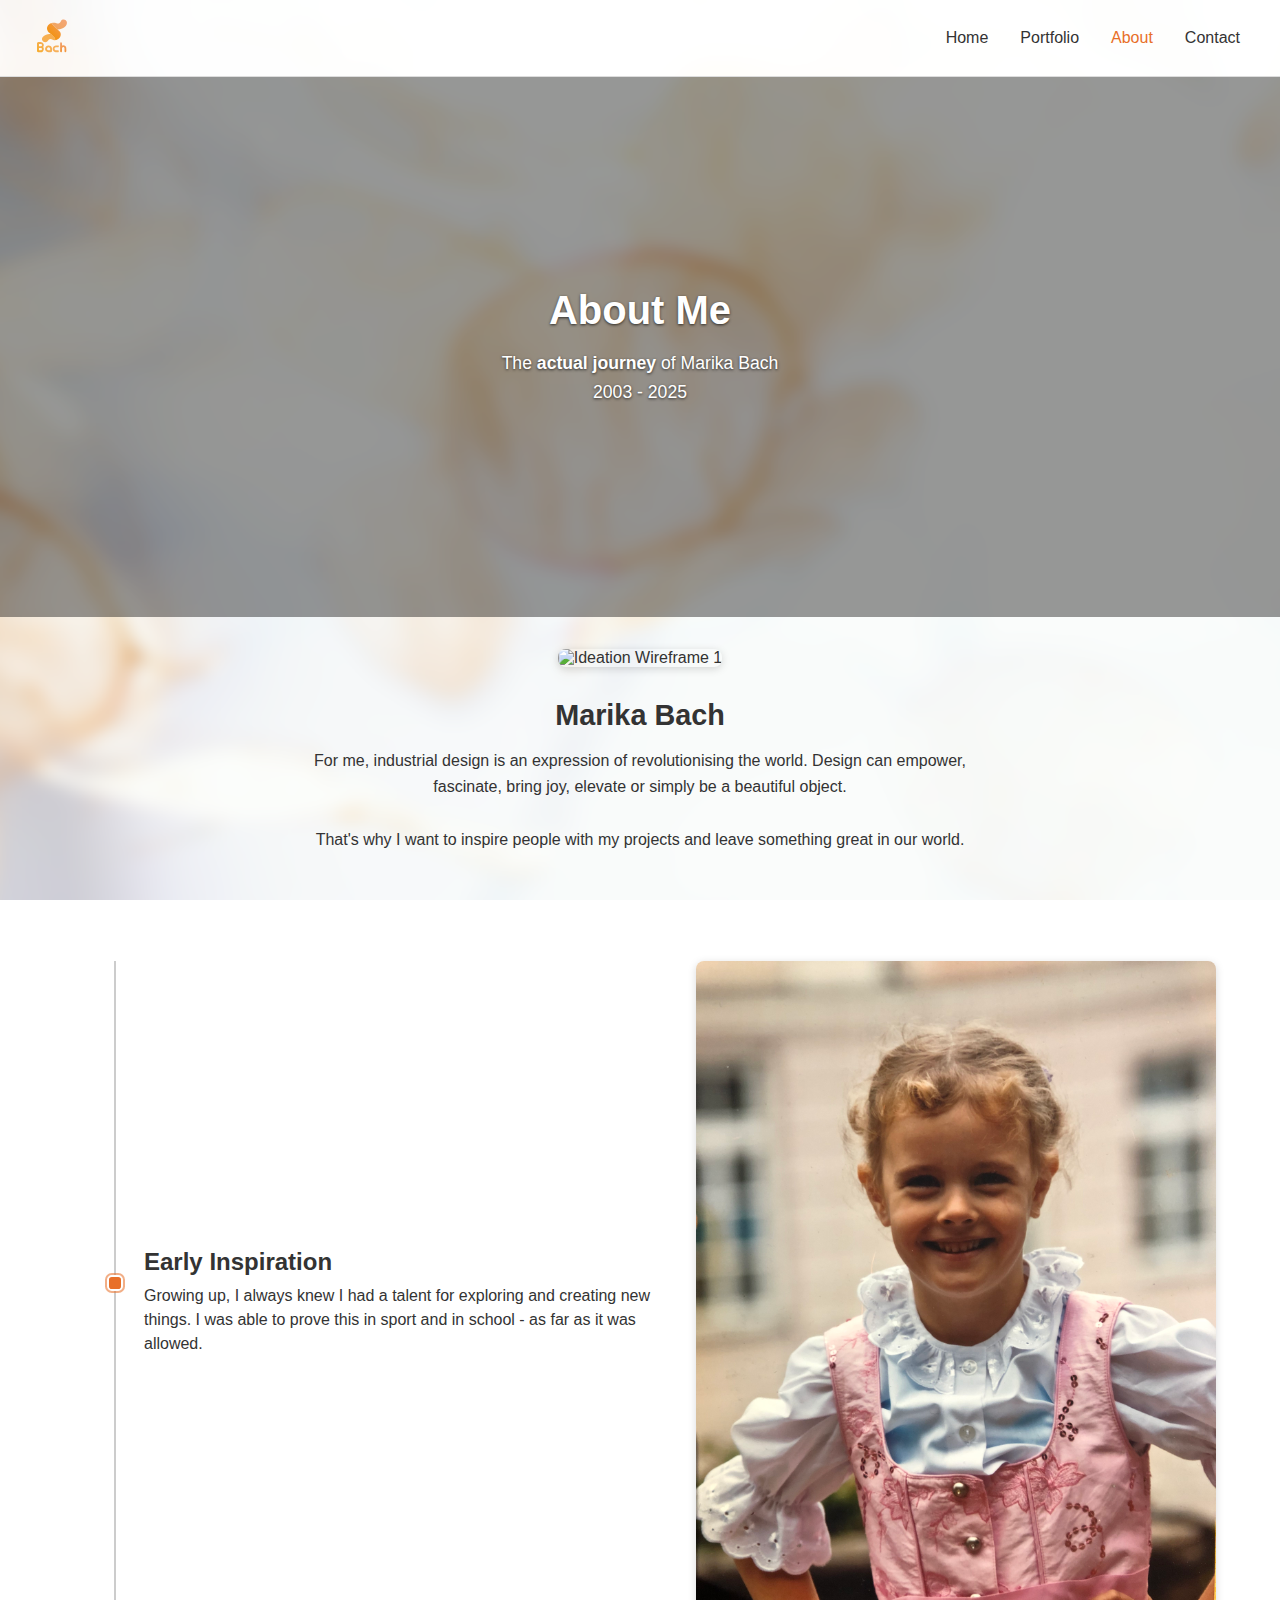
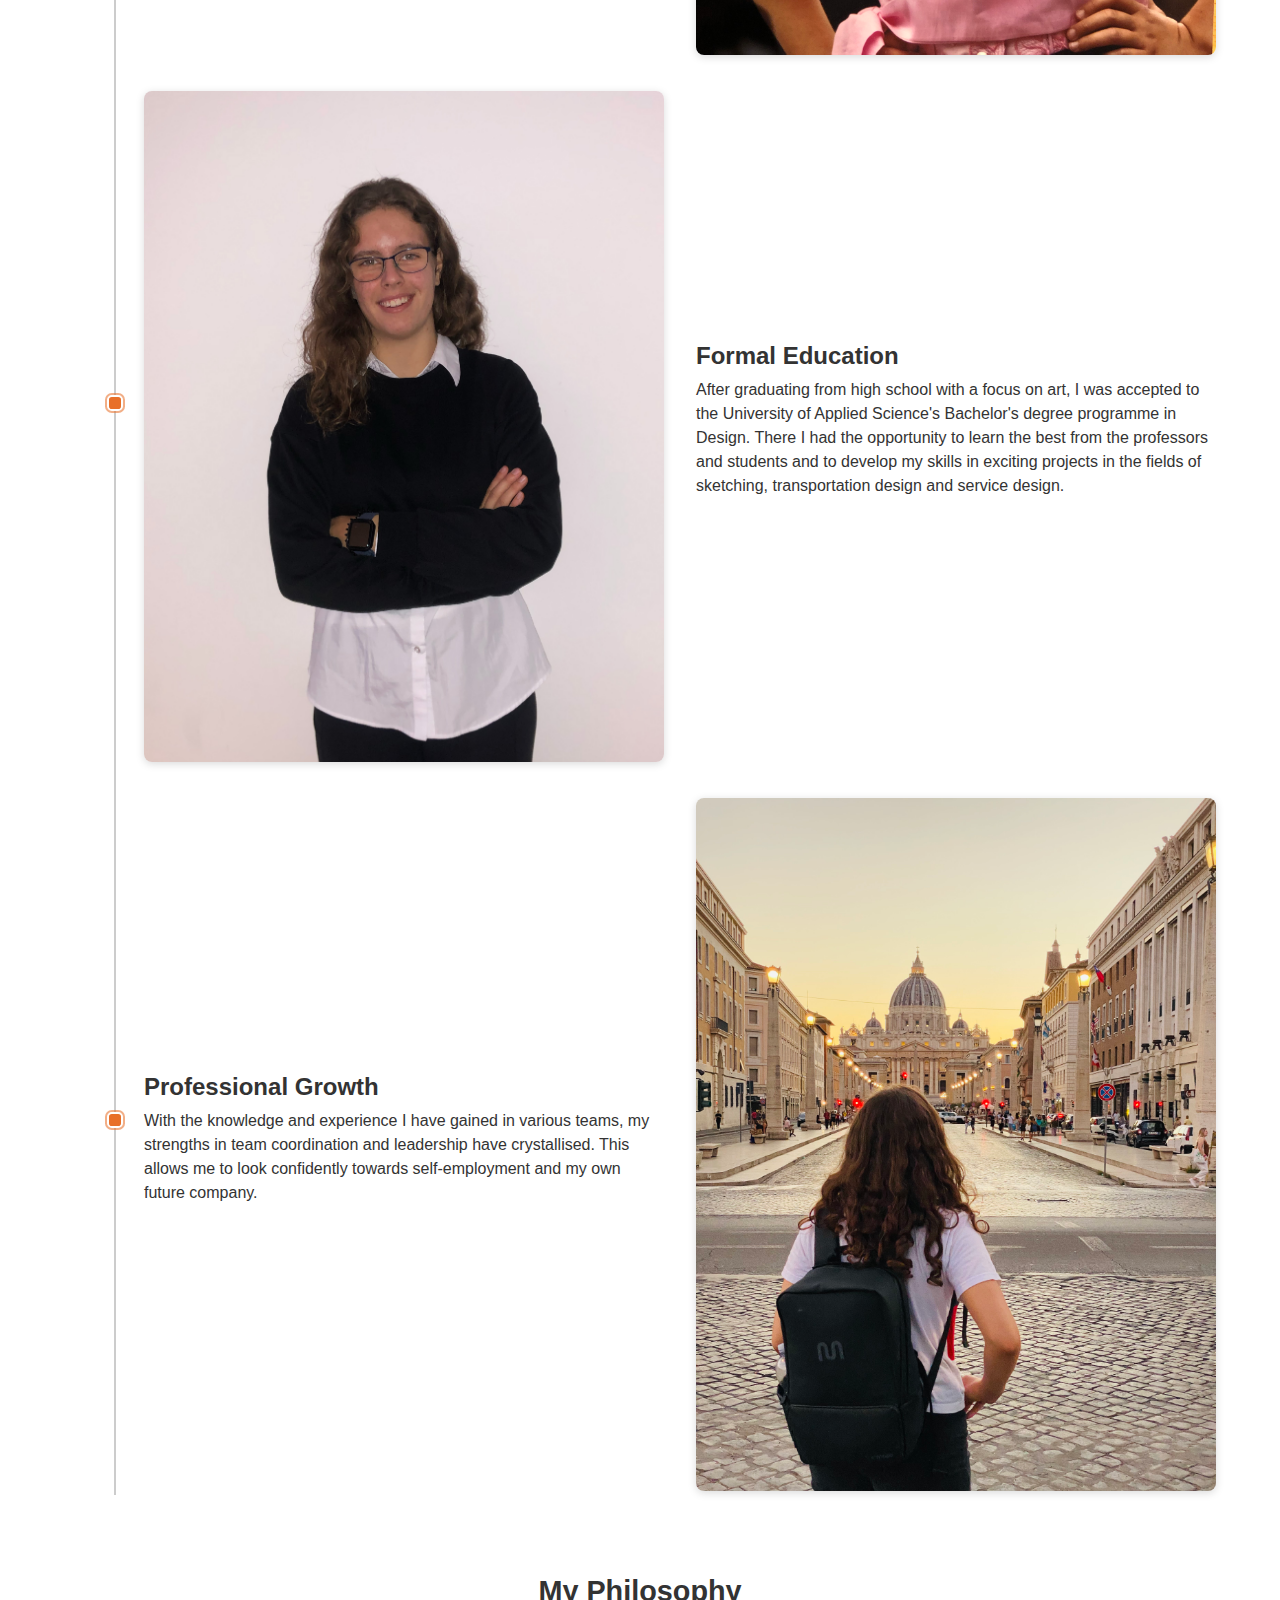
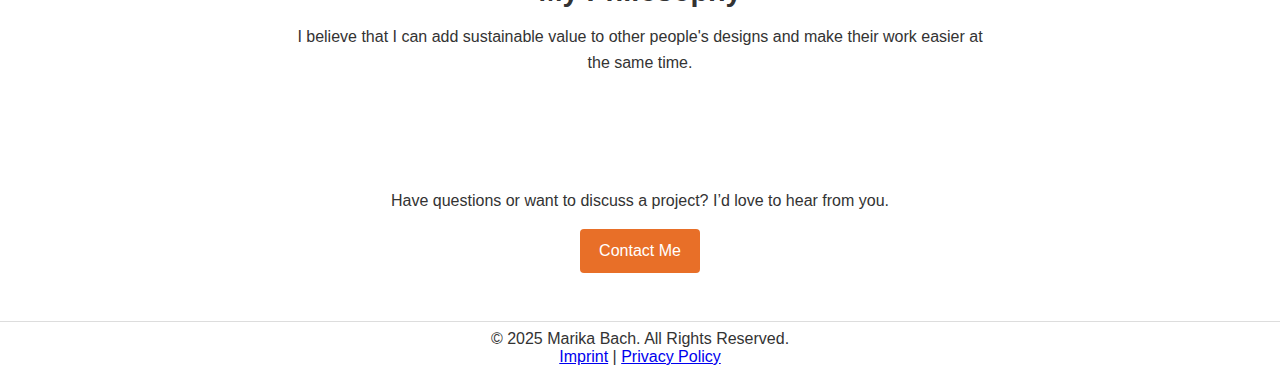
==== about.html @ 227b4814 "Add website files" ====
<!DOCTYPE html>
<html lang="en">
<head>
  <meta charset="UTF-8">
  <meta name="description" content="Learn more about Marika Bach, a creative designer with experience in UI/UX and branding.">
  <meta name="viewport" content="width=device-width, initial-scale=1.0">
  <title>About | Marika Bach</title>
  <link rel="stylesheet" href="assets/css/styles.css">
  <link rel="icon" href="assets/images/Logo/Bach Orange.svg" />
</head>
<body class="has-background">
  
  <!-- Navigation Bar -->
  <header>
    <nav class="navbar">
      <div class="brand-logo">
        <a href="index.html"></a>
        <img src="assets/images/Logo/Bach2.svg" alt="Brand Logo">
      </div>
      <ul class="nav-links">
        <li><a href="index.html">Home</a></li>
        <li><a href="portfolio.html">Portfolio</a></li>
        <li><a href="about.html" class="active">About</a></li>
        <li><a href="contact.html">Contact</a></li>
      </ul>
    </nav>
  </header>

<!-- HERO SECTION -->
<section class="hero-bmw">
  <!-- Optional overlay for better text visibility, same approach as your projects -->
  <div class="hero-bmw-overlay"></div>
  <div class="hero-bmw-content">
    <h1>About Me</h1>
    <p>
      The <b>actual journey</b> of Marika Bach
      <p>2003 - 2025</p>
    </p>
  </div>
</section>

<section class="outcome">
  <div class="image-column">
      <img src="assets/images/About me/_Hohenaschau.png" alt="Ideation Wireframe 1">
  <p></p>
  <h2>Marika Bach</h2>
  <p>
    For me, industrial design is an expression of revolutionising the world. 
    Design can empower, fascinate, bring joy, elevate or simply be a 
    beautiful object.

   <p></p> That's why I want to inspire people with my projects and 
    leave something great in our world. 
  </p>
</div>
</section> 

<!-- TIMELINE / MILESTONES SECTION -->
<div class="timeline-bmw">

  <!-- Milestone 1 (normal order: text left, image right) -->
  <div class="milestone">
    <div class="milestone-dot"></div>
    <div class="text-column">
      <h2>Early Inspiration</h2>
      <p>
        Growing up, I always knew I had a talent for exploring and 
        creating new things. I was able 
        to prove this in sport and in school - as far as it was allowed.
      </p>
    </div>
    <div class="image-column">
      <img src="assets/images/About me/jung.jpeg" alt="Early Inspiration">
    </div>
  </div>

  <!-- Milestone 2 (reverse order: image left, text right) -->
  <div class="milestone reverse">
    <div class="milestone-dot"></div>
    <div class="text-column">
      <h2>Formal Education</h2>
      <p>
        After graduating from high school with a focus on art, I was 
        accepted to the University of Applied Science's Bachelor's degree
         programme in Design. There I had the opportunity to learn the best 
         from the professors and students and to develop my skills in exciting projects in 
        the fields of sketching, transportation design and service design.
      </p>
    </div>
    <div class="image-column">
      <img src="assets/images/About me/2310_Bewerbungsfoto_bunt.JPG" alt="Formal Education">
    </div>
  </div>

  <!-- Milestone 3 (normal order again) -->
  <div class="milestone">
    <div class="milestone-dot"></div>
    <div class="text-column">
      <h2>Professional Growth</h2>
      <p>
        With the knowledge and experience I have gained in various teams,
         my strengths in team coordination and leadership have crystallised.
          This allows me to 
        look confidently towards self-employment and my own future company. 
      </p>
    </div>
    <div class="image-column">
      <img src="assets/images/About me/Rom.jpeg" alt="Professional Growth">
    </div>
  </div>

</div> <!-- End .timeline -->

<!-- MY VALUES -->
<section class="outcome">
  <h2>My Philosophy</h2>
  <p>
    I believe that I can add sustainable value to 
    other people's designs and make their work easier at the same time.
  </p>
</section>

<!-- Call-to-Action Section for Contact -->
<section class="about-cta">
  <p>Have questions or want to discuss a project? I’d love to hear from you.</p>
  <a href="contact.html" class="btn-primary">Contact Me</a>
</section>

  <!-- Footer -->
  <footer>
    <p>&copy; 2025 Marika Bach. All Rights Reserved.</p>
    <p>
      <a href="imprint.html">Imprint</a> | 
      <a href="privacy-policy.html">Privacy Policy</a>
    </p>
  </footer>
</body>
</html>
---- assets/css/styles.css ----
* {
    margin: 0;
    padding: 0;
    box-sizing: border-box;
  }
  
  /* Typography */
  body {
    font-family: 'Helvetica Neue', Arial, sans-serif;
    color: #333;
    background-color: #fafafa;
    
  }
  
  /* Navigation */
  .navbar {
    display: flex;
    justify-content: space-between;
    align-items: center;
    background-color: #ffffffda;
    padding: 1rem 2rem;
    border-bottom: 1px solid #ddd;
  }
  
  .nav-links {
    list-style: none;
    display: flex;
    gap: 1rem;
  }
  
  .nav-links li a {
    text-decoration: none;
    color: #333;
    padding: 0.5rem;
  }
  
  .nav-links li a.active,
  .nav-links li a:hover {
    color: #e86f28;
  }
  
  .brand-logo img {
    height: 40px;  /* adjust to your preference */
    width: auto;
  }
  
  .navbar {
    display: flex;
    align-items: center;
    justify-content: space-between;
  }
  
  .has-background {
    background: url('../images/Backgrounds/blatt\ blurr.png') no-repeat center center;
    background-size: cover;
    background-attachment: fixed;
    min-height: 120vh;
  }
  
  /* HOME */
  .hero {
    height: 90vh;
    background: url('../images/Backgrounds/blatt\ sharp.jpg') center / cover no-repeat;
    display: flex;
    align-items: center;
    justify-content: center;
    text-align: center;
  }
  
  .hero-content h1 {
    font-size: 3rem;
    color: #000;
    margin-bottom: 1rem;
  }
  
  .hero-content p {
    font-size: 1.2rem;
    color: #000;
    margin-bottom: 2rem;
  }
  
  .btn-primary {
    background-color: #e86f28;
    color: #fff;
    padding: 0.8rem 1.2rem;
    text-decoration: none;
    border-radius: 4px;
  }
  
  .btn-primary:hover {
    background-color: #c15211;
  }
  
  /* PORTFOLIO GRID */
  .portfolio-section {
    padding: 2rem;
    text-align: center;
  }
  
  .portfolio-grid {
    display: grid;
    grid-template-columns: repeat(auto-fill, minmax(350px, 1fr));
    gap: 1.5rem;
    margin-top: 2rem;
  }
  
  .portfolio-item {   /* Grid and framework*/
    width: 100%;
    height: 500px;
    position: relative;
    cursor:pointer;
    overflow: hidden;
  }
  
  .portfolio-item img {
    width: 100%;
    height: auto; 
    display: block;
    object-fit: cover;
    transition: transform 0.3s ease;
  }
  
  .portfolio-item:hover img {
    transform: scale(1.05);
  }
  
  .portfolio-overlay {
    position: absolute;
    bottom: 0;
    background: #c152119e;
    color: #fff;
    width: auto;
    padding: 1rem;
    transform: translateY(100%);
    transition: transform 0.3s ease;
  }
  
  .portfolio-item:hover .portfolio-overlay {
    transform: translateY(0);
  }
  */



/* PROJECTS */

* {
  margin: 0;
  padding: 0;
  box-sizing: border-box;
}

body {
  font-family: 'Helvetica Neue', Arial, sans-serif;
    color: #333;
    background-color: #fafafa;
}

/*  HERO SECTION  */
.hero-bmw {
  position: relative;
  width: 100%;
  height: 60vh; /* Adjust as desired */
  background: url('../images/Projects/_bus.png') center/cover no-repeat;
  display: flex;
  align-items: center;
  justify-content: center;
  text-align: center;
}

.hero-bmw-overlay {
  position: absolute;
  top: 0; 
  left: 0;
  width: 100%; 
  height: 100%;
  background: rgba(0,0,0,0.3); /* dark overlay for text contrast */
}

.hero-bmw-content {
  position: relative; /* above the overlay */
  color: #fff;
  max-width: 800px;
  padding: 1rem;
  text-shadow: 0 1px 3px rgba(0,0,0,0.7); /* optional for legibility */
}

.hero-bmw-content h1 {
  font-size: 2.5rem;
  margin-bottom: 1rem;
}

.hero-bmw-content p {
  font-size: 1.1rem;
  line-height: 1.6;
}

/*  TIMELINE  */
.timeline-bmw {
  width: 90%;
  max-width: 1200px;
  margin: 3rem auto;
  position: relative;
}

/* Left-side vertical line (timeline style). 
   If you want it centered, place it at left: 50%; transform: translateX(-50%). */
.timeline-bmw::before {
  content: "";
  position: absolute;
  top: 0;
  bottom: 0;
  left: 50px; 
  width: 2px;
  background: #ccc;
}

/* Each milestone is a row with a dot on the left & two columns for text/images */
.milestone {
  position: relative;
  margin: 2rem 0;
  padding-left: 80px; /* space for line & dot */
  display: flex;
  flex-wrap: wrap; /* columns stack on small screens */
  align-items: center;
  gap: 2rem;
}

.milestone-dot {
  position: absolute;
  top: 2rem; /* vertical offset within the milestone */
  left: 41px; 
  width: 16px;
  height: 16px;
  background: #e86f28; /* brand color */
  border-radius: 30%;
  border: 2px solid #fff;
  box-shadow: 0 0 0 2px #e86f2890;
}

.text-column,
.image-column {
  flex: 1; 
  min-width: 300px;
}

/* Reverse class flips the order of columns to alternate text/image layout */
.milestone.reverse {
  flex-direction: row-reverse;
}

.text-column h2 {
  font-size: 1.5rem;
  margin-bottom: 0.5rem;
}

.text-column p {
  margin-bottom: 1rem;
  line-height: 1.5;
}

.image-column img {
  width: 100%;
  border-radius: 8px;
  box-shadow: 0 2px 8px rgba(0,0,0,0.15);
}

/*  FINAL OUTCOME  */
.outcome {
  text-align: center;
  padding: 2rem;
}

.outcome h2 {
  margin-bottom: 1rem;
  font-size: 1.8rem;
}

.outcome p {
  max-width: 700px;
  margin: 0.5rem auto 2rem auto;
  line-height: 1.6;
}

.outcome img {
  width: 60%;
  max-width: 600px;
  border-radius: 8px;
  box-shadow: 0 2px 8px rgba(0,0,0,0.15);
}
.video {
  position: fixed;  /* or absolute, if you prefer */
  top: 0;
  left: 0;
  width: 100%;
  height: 100%;
  overflow: hidden;  /* hide any overflow if the video is larger than the window */
  z-index: -1;       /* place it behind other elements */
}

.video-background video {
  width: 100%;
  height: 100%;
  object-fit: cover; 
  border-radius: 8px;
  box-shadow: 0 2px 8px rgba(0,0,0,0.15);/* crop/zoom so it fills the container without black bars */
}

.content {
  position: relative;
  z-index: 1; /* above the video */
  /* additional styling for your text/content */
}


/* ====== RESPONSIVE BREAKPOINT ====== */
@media (max-width: 768px) {
  .hero-content h1 {
    font-size: 2rem;
  }

  .timeline::before {
    left: 20px; /* move line closer to the edge */
  }

  .milestone {
    padding-left: 50px;
  }

  .milestone-dot {
    left: 11px;
  }
}


/* ====== HERO SECTION ====== */
.hero-bmw {
  position: relative;
  width: 100%;
  height: 60vh; /* Adjust as desired */
  /* Replace this with the actual hero image for your project */
  background: url('assets/images/bmw-hero.jpg') center/cover no-repeat;
  display: flex;
  align-items: center;
  justify-content: center;
  text-align: center;
}

.hero-bmw-overlay {
  position: absolute;
  top: 0; 
  left: 0;
  width: 100%; 
  height: 100%;
  background: rgba(0,0,0,0.4); /* dark overlay for text contrast */
}

.hero-bmw-content {
  position: relative; /* above the overlay */
  color: #fff;
  max-width: 800px;
  padding: 1rem;
  text-shadow: 0 1px 3px rgba(0,0,0,0.7); /* optional for legibility */
}

.hero-content h1 {
  font-size: 2.5rem;
  margin-bottom: 1rem;
}

.hero-content p {
  font-size: 1.1rem;
  line-height: 1.6;
}

/* ====== TIMELINE CONTAINER ====== */
.timeline {
  width: 90%;
  max-width: 1200px;
  margin: 3rem auto;
  position: relative;
}

/* Left-side vertical line (timeline style). 
   If you want it centered, place it at left: 50%; transform: translateX(-50%). */
.timeline::before {
  content: "";
  position: absolute;
  top: 0;
  bottom: 0;
  left: 50px; 
  width: 2px;
  background: #ccc;
}

/* Each milestone is a row with a dot on the left & two columns for text/images */
.milestone {
  position: relative;
  margin: 2rem 0;
  padding-left: 80px; /* space for line & dot */
  display: flex;
  flex-wrap: wrap; /* columns stack on small screens */
  align-items: center;
  gap: 2rem;
}

.milestone-dot {
  position: absolute;
  top: 45%; /* vertical offset within the milestone */
  left: 43px; 
  width: 16px;
  height: 16px;
  background: #e86f28; /* brand color */
  border-radius: 30%;
  border: 2px solid #fff;
  box-shadow: 0 0 0 2px #e86f2890;
}


.text-column,
.image-column {
  flex: 1; 
  min-width: 300px;
}

/* Reverse class flips the order of columns to alternate text/image layout */
.milestone.reverse {
  flex-direction: row-reverse;
}

.text-column h2 {
  font-size: 1.5rem;
  margin-bottom: 0.5rem;
}

.text-column p {
  margin-bottom: 1rem;
  line-height: 1.5;
}

.image-column img {
  width: 100%;
  border-radius: 8px;
  box-shadow: 0 2px 8px rgba(0,0,0,0.15);
}

/* ====== FINAL OUTCOME ====== */
.outcome {
  text-align: center;
  padding: 2rem;
}

.outcome h2 {
  margin-bottom: 1rem;
  font-size: 1.8rem;
}

.outcome p {
  max-width: 700px;
  margin: 0.5rem auto 2rem auto;
  line-height: 1.6;
}

.outcome img {
  width: 60%;
  max-width: 600px;
  border-radius: 8px;
  box-shadow: 0 2px 8px rgba(0,0,0,0.15);
}

/* ====== RESPONSIVE BREAKPOINT ====== */
@media (max-width: 768px) {
  .hero-content h1 {
    font-size: 2rem;
  }

  .timeline::before {
    left: 20px; /* move line closer to the edge */
  }

  .milestone {
    padding-left: 50px;
  }

  .milestone-dot {
    left: 12px;
    transform: translate(-50%, 0);
  }
}

/*Body Timeline*/

body {
  font-family: sans-serif;
  background: #fdfdfd;
  color: #333;
  
}

/* ========== Timeline Container ========== */
.timeline {
  position: relative;
  width: 80%;
  /* horizontally center the timeline container */
  margin: 2rem auto;
  padding: 2rem 0;
}

/* Draw the center line using a pseudo-element */
.timeline::before {
  content: "";
  position: absolute;
  top: 0;
  bottom: 0;
  left: 50%;
  width: 2px;
  background: #ccc; /* the vertical timeline line color */
  transform: translateX(-50%);
  z-index: 1;
}

/* ========== Timeline Items ========== */
.timeline-item {
  position: relative;
  width: 50%;
  padding: 3rem 0;
  display: flex;
  /* let the timeline-marker and timeline-card align side-by-side */
  align-items: center;
}



/* The marker (dot) sits near the center line */
.timeline-marker {
  position: relative;
  z-index: 2; /* above the timeline line */
  width: 0;   /* we don't need extra space here */
  height: 0;
}

.timeline-dot {
  position: absolute;
  top: 0;
  left: 50%;
  right: 50%;
  width: 16px;
  height: 16px;
  background-color: #e86f28; /* Dot color */
  border-radius: 50%;
  transform: translate(-50%, 0);
  border: 2px solid #fff;
  box-shadow: 0 0 0 2px #c15211; /* optional highlight */
}

/* The card (orange rectangle with rounded corners) */
.timeline-card {
  display: inline-block; 
  background: #e86e28a7;  /* orange color for the rectangle */
  border-radius: 12px;  /* rounded corners */
  color: #fff;          /* text color on orange */
  padding: 1rem;
  margin: 0 1rem;       /* space between the dot and the card */
  position: relative;
  z-index: 2;
  width: 400px;
  min-height: 300px;
  box-shadow: 0 4px 8px rgba(0,0,0,0.15);
  transition: transform 0.8s ease, box-shadow 0.2s ease;
}

/* Hover effect (like a "playing card") */
.timeline-card:hover {
  transform: translateY(-4px);
  box-shadow: 0 8px 16px rgba(0,0,0,0.2);
}

/* Card headings */
.timeline-card h3 {
  margin-bottom: 0.5rem;
}

/* Card images (optional: you can change sizing) */
.timeline-card img {
  max-width: 100%;
  border-radius: 8px;
  margin-bottom: 0.5rem;
}

/* ========== Left vs. Right items ========== */
.timeline-item.left {
  justify-content: flex-end; /* Card is on the LEFT side of the timeline line */
  text-align: right;
  /* The card is anchored to the left half of the container */
}

.timeline-item.right {
  margin-left: 50%;
  justify-content: flex-start; /* Card on the RIGHT side */
  text-align: left;
  /* The card is anchored to the right half of the container */
}


/* By default, .timeline::before is at 50% from the left edge,
   so the line splits the container in half.  The .left items
   occupy the left 50%, .right items the right 50%. */

/* ========== Responsive for smaller screens ========== */
@media (max-width: 768px) {
  .timeline {
    width: 95%; /* narrower margin on smaller screens */
  }

  .timeline::before {
    left: 20px; /* move the center line to the left for small screens */
    transform: none; /* no need to translateX */
  }

  .timeline-item {
    width: 100%;
    flex-direction: row;
    justify-content: flex-start;
    margin-left: 0;
    padding-left: 2rem; /* create space for the line/dot on the left */
  }

  .timeline-marker {
    width: 2rem;
    min-width: 2rem;
  }

  .timeline-item.left, .timeline-item.right {
    text-align: left;
  }
}

/* LIGHTBOX Overlay (Hidden by default) */
.lightbox-overlay {
  position: fixed;      /* stay in place */
  top: 0;
  left: 0;
  width: 100%;
  height: 100%;
  background-color: rgba(0, 0, 0, 0.8); /* half-transparent black */
  display: none;       /* hide until triggered */
  align-items: center;
  justify-content: center;
  z-index: 9999;        /* on top of everything */
}

/* Container for image + controls */
.lightbox-content {
  position: relative;
  width: 80%;
  max-width: 900px;
  margin: auto;
}

/* The displayed fullscreen image */
.lightbox-img {
  width: 100%;
  max-height: 80vh;     /* so it doesn't overflow vertical screen */
  object-fit: contain;  /* or cover, depending on your preference */
  display: block;
  margin: 0 auto;
}

/* Close button (X in top-right) 
.lightbox-close {
  position: absolute;
  top: 10px;
  right: 20px;
  color: #fff;
  font-size: 2rem;
  font-weight: bold;
  cursor: pointer;
}
*/

/*FIXED X IN THE RIGHT CORNER*/
.lightbox-close {
  position: fixed;      /* instead of absolute */
  top: 20px;            /* or whatever spacing from the top you prefer */
  right: 30px;          /* spacing from the right edge */
  color: #fff;
  font-size: 2rem;
  font-weight: bold;
  cursor: pointer;
  z-index: 10000;       /* ensure it's above other elements */
}

/* Navigation arrows */
.lightbox-prev,
.lightbox-next {
  position: absolute;
  top: 50%;
  transform: translateY(-50%);
  color: #fff;
  font-size: 2rem;
  font-weight: bold;
  padding: 0.5rem;
  cursor: pointer;
  user-select: none; /* disable text selection on arrows */
}

.lightbox-prev { left: 0; }
.lightbox-next { right: 0; }

/* Show overlay when we add an 'active' class with JS */
.lightbox-overlay.active {
  display: flex;  /* flex center the content */
}


.image-rotator {
    position: relative;
    width: 100%;      /* or a fixed width if needed */
    height: auto;     /* the container can adjust to content */
    overflow: hidden; /* ensure no overflow shows */
  }
  
  .image-rotator img {
    position: absolute;
    top: 0; 
    left: 0;
    width: 100%;
    transition: opacity 0.8s ease; /* fade transition */
    opacity: 0;                    /* by default, hidden */
  }
  

  /* Show/hide the image with .active */
  .image-rotator img.active {
    opacity: 1;
    position: relative; /* so the container's height adjusts to this image */
  }
  
  /*BUTTON FROM ABOUT TO CONTACT*/
  .btn-primary {
    background-color: #e86f28; /* or your brand color */
    color: #fff;
    padding: 0.8rem 1.2rem;
    text-decoration: none;
    border-radius: 4px;
    display: inline-block; /* ensures padding and hover work nicely */
    transition: background-color 0.3s ease;
  }
  
  .btn-primary:hover {
    background-color: #c15211; /* a darker shade for hover effect */
  }
  
  .about-cta {
    text-align: center;      /* center the text and button */
    margin: 2rem auto;       /* some vertical spacing */
    max-width: 600px;        /* optionally limit width for nice layout */
    padding: 1rem;
  }
  
  .about-cta p {
    margin-bottom: 1rem;
    font-size: 1rem;
    line-height: 1.6;
  }


  /* CONTACT */
  .contact-section {
    padding: 2rem;
    text-align: center;
    line-height: 1.6;
    margin-bottom: 1rem;
    font-size: 1rem;
  }
  
  .contact-form {
    max-width: 600px;
    margin: 1rem auto;
    display: flex;
    flex-direction: column;
    gap: 1rem;
  }
  
  .contact-form input,
  .contact-form textarea {
    padding: 0.8rem;
    border: 1px solid #ccc;
    border-radius: 4px;
  }
  
  .contact-info p {
    margin-top: 2rem;
  }


.imprint-section {
  max-width: 800px;
  margin: 0 auto;
  padding: 2rem;
  font-size: 1rem;
  line-height: 1.6;
  color: #c15211;
}

.imprint-section h1,
.imprint-section h2,
.imprint-section h3 {
  margin-bottom: 1rem;
}

.imprint-section p {
  margin-bottom: 1rem;
}


.imprint-section ul,
.imprint-section ol {
  padding-left: 1.2rem;
  margin-bottom: 1rem;
}

.privacy-section {
  max-width: 800px;
  margin: 0 auto;
  padding: 2rem;
  font-size: 1rem;
  line-height: 1.6;
  color: #c15211;
}

.privacy-section h1,
.privacy-section h2,
.privacy-section h3 {
  margin-bottom: 1rem;
}

.privacy-section p {
  margin-bottom: 1rem;
}

.privacy-section ul,
.privacy-section ol {
  padding-left: 1.2rem;
  margin-bottom: 1rem;
}

  
  /* Footer */
  footer {
    bottom: 0;
    left: 0;
    width: 100%;
    background-color: #ffffffda;
    border-top: 1px solid #ddd;
    text-align: center;
    padding: 0.5rem;
    z-index: 999; /* Ensures the footer is on top of other elements if needed */
  }
  
  .footer-nav a {
    color: #c15211;
    text-decoration: none;
    margin: 0 0.5rem;
  }
  
  .footer-nav a:hover {
    color: #e86f28;
  }
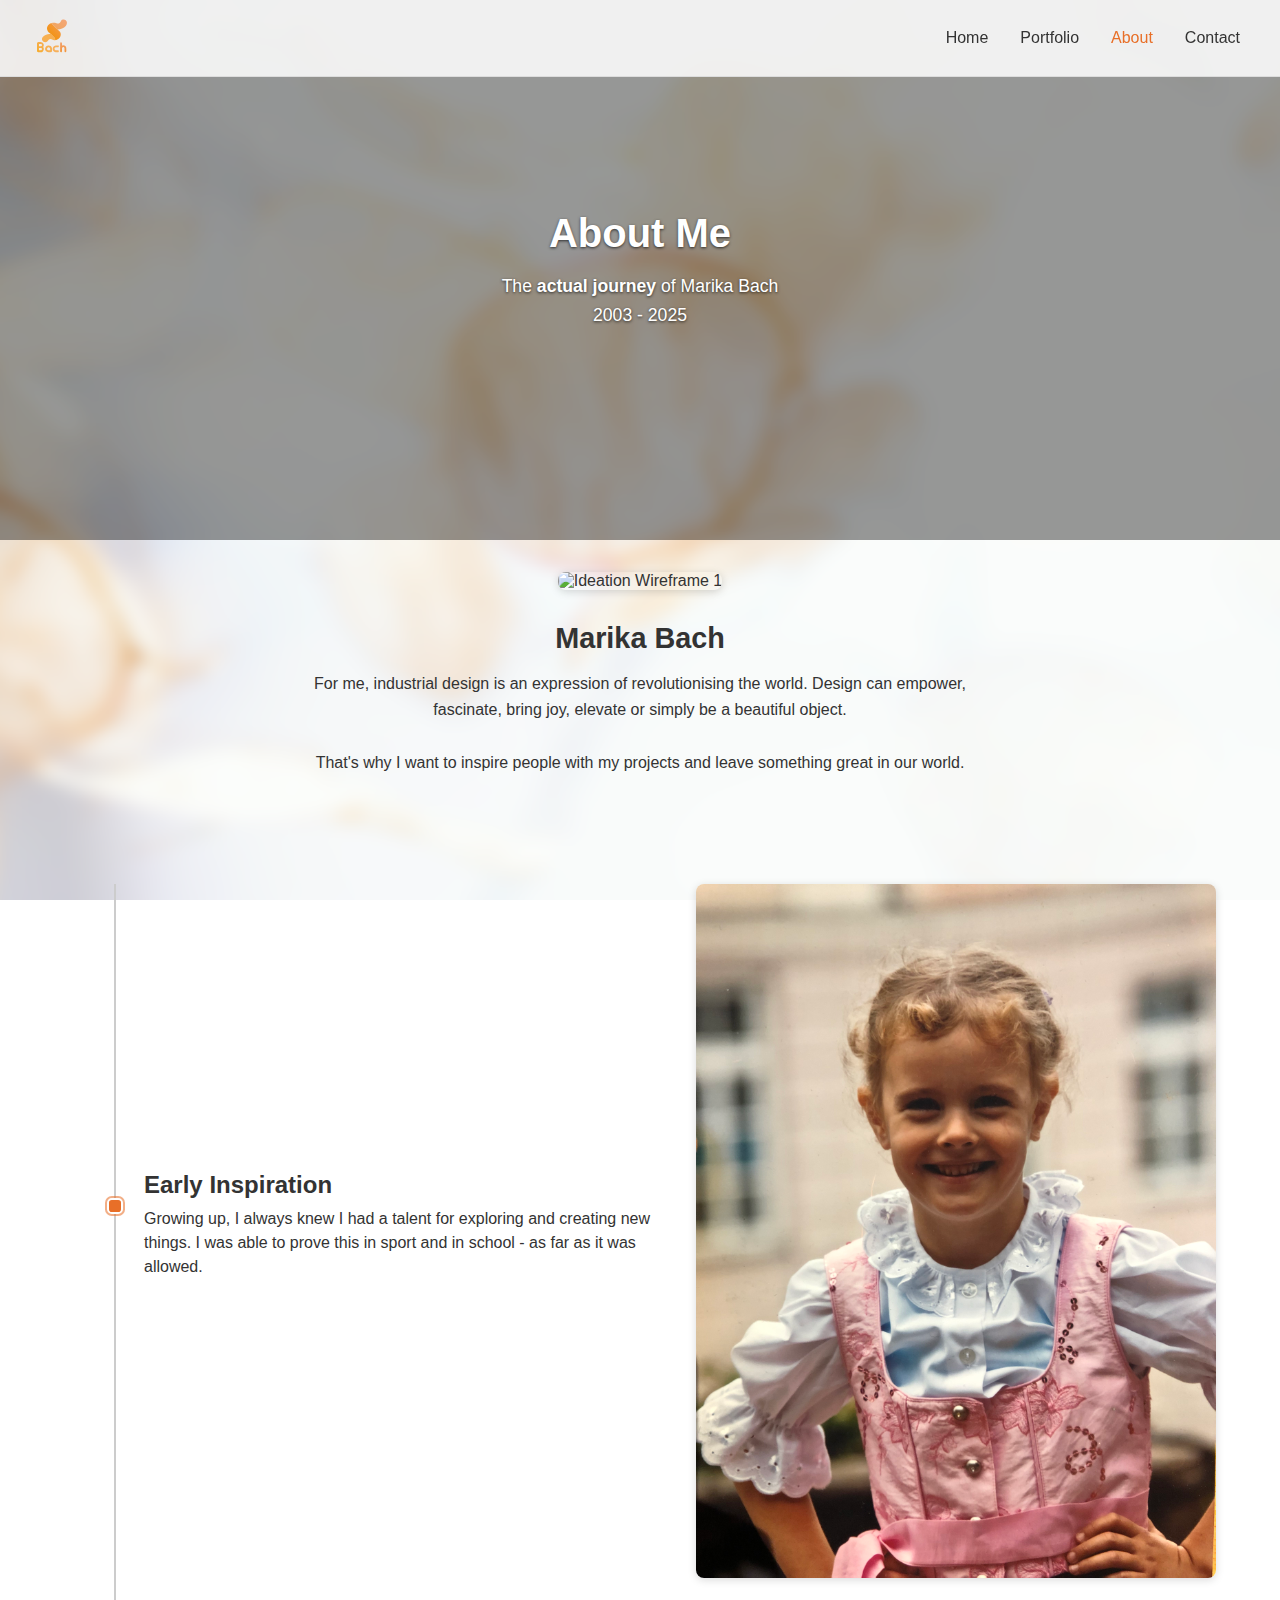
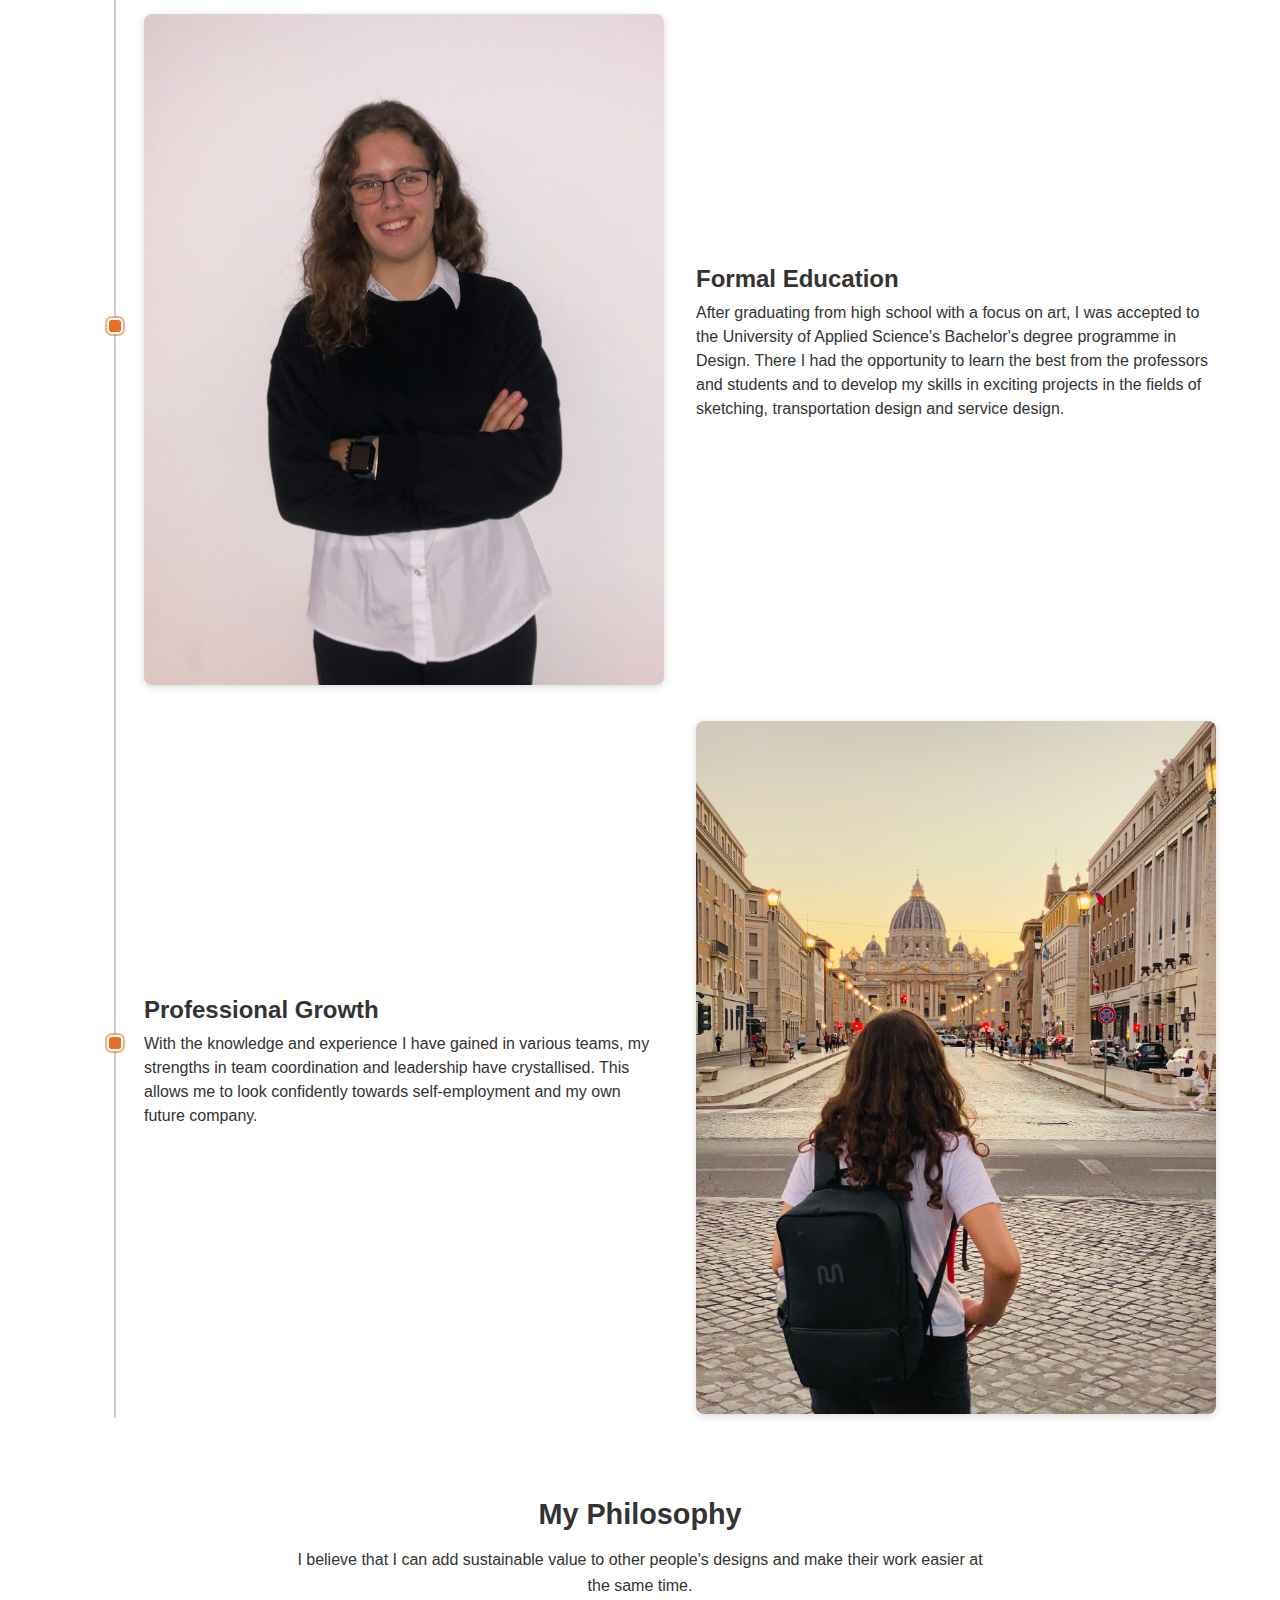
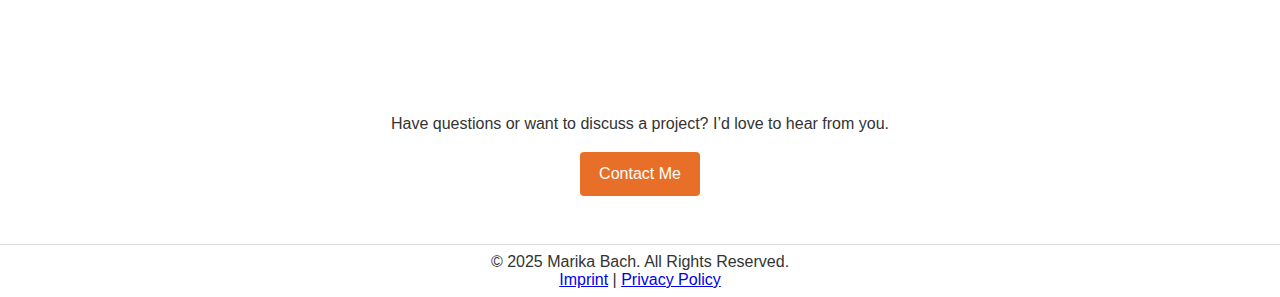
==== commit 8f2e3419: "neu" ====
--- a/about.html
+++ b/about.html
@@ -16,6 +16,11 @@
       <div class="brand-logo">
         <a href="index.html"></a>
         <img src="assets/images/Logo/Bach2.svg" alt="Brand Logo">
+      </div>
+      <div class="burger-menu">
+        <span></span>
+        <span></span>
+        <span></span>
       </div>
       <ul class="nav-links">
         <li><a href="index.html">Home</a></li>
@@ -41,7 +46,7 @@
 
 <section class="outcome">
   <div class="image-column">
-      <img src="assets/images/About me/_Hohenaschau.png" alt="Ideation Wireframe 1">
+      <img src="assets/images/About me/crop Hohenaschau.png" alt="Ideation Wireframe 1">
   <p></p>
   <h2>Marika Bach</h2>
   <p>
@@ -134,5 +139,6 @@
       <a href="privacy-policy.html">Privacy Policy</a>
     </p>
   </footer>
+  <script src="assets/js/script.js"></script>
 </body>
 </html>
--- a/assets/css/styles.css
+++ b/assets/css/styles.css
@@ -1,4 +1,3 @@
-
 * {
     margin: 0;
     padding: 0;
@@ -21,6 +20,10 @@
     background-color: #ffffffda;
     padding: 1rem 2rem;
     border-bottom: 1px solid #ddd;
+    position: fixed;
+    width: 100%;
+    top: 0;
+    z-index: 1000;
   }
   
   .nav-links {
@@ -33,6 +36,7 @@
     text-decoration: none;
     color: #333;
     padding: 0.5rem;
+    font-size: 1rem;
   }
   
   .nav-links li a.active,
@@ -41,7 +45,7 @@
   }
   
   .brand-logo img {
-    height: 40px;  /* adjust to your preference */
+    height: 40px;
     width: auto;
   }
   
@@ -52,7 +56,7 @@
   }
   
   .has-background {
-    background: url('../images/Backgrounds/blatt\ blurr.png') no-repeat center center;
+    background: url('../images/Backgrounds/blattblurr.png') no-repeat center center;
     background-size: cover;
     background-attachment: fixed;
     min-height: 120vh;
@@ -61,7 +65,7 @@
   /* HOME */
   .hero {
     height: 90vh;
-    background: url('../images/Backgrounds/blatt\ sharp.jpg') center / cover no-repeat;
+    background: url('../images/Backgrounds/blattsharp.jpg') center / cover no-repeat;
     display: flex;
     align-items: center;
     justify-content: center;
@@ -162,7 +166,7 @@
   position: relative;
   width: 100%;
   height: 60vh; /* Adjust as desired */
-  background: url('../images/Projects/_bus.png') center/cover no-repeat;
+  background: url('../images//Backgrounds/blatt\ sharp.jpg') center/cover no-repeat;
   display: flex;
   align-items: center;
   justify-content: center;
@@ -314,24 +318,6 @@
 }
 
 
-/* ====== RESPONSIVE BREAKPOINT ====== */
-@media (max-width: 768px) {
-  .hero-content h1 {
-    font-size: 2rem;
-  }
-
-  .timeline::before {
-    left: 20px; /* move line closer to the edge */
-  }
-
-  .milestone {
-    padding-left: 50px;
-  }
-
-  .milestone-dot {
-    left: 11px;
-  }
-}
 
 
 /* ====== HERO SECTION ====== */
@@ -340,7 +326,7 @@
   width: 100%;
   height: 60vh; /* Adjust as desired */
   /* Replace this with the actual hero image for your project */
-  background: url('assets/images/bmw-hero.jpg') center/cover no-repeat;
+  background: url('assets/images/jpg') center/cover no-repeat;
   display: flex;
   align-items: center;
   justify-content: center;
@@ -469,25 +455,6 @@
   box-shadow: 0 2px 8px rgba(0,0,0,0.15);
 }
 
-/* ====== RESPONSIVE BREAKPOINT ====== */
-@media (max-width: 768px) {
-  .hero-content h1 {
-    font-size: 2rem;
-  }
-
-  .timeline::before {
-    left: 20px; /* move line closer to the edge */
-  }
-
-  .milestone {
-    padding-left: 50px;
-  }
-
-  .milestone-dot {
-    left: 12px;
-    transform: translate(-50%, 0);
-  }
-}
 
 /*Body Timeline*/
 
@@ -607,34 +574,7 @@
    so the line splits the container in half.  The .left items
    occupy the left 50%, .right items the right 50%. */
 
-/* ========== Responsive for smaller screens ========== */
-@media (max-width: 768px) {
-  .timeline {
-    width: 95%; /* narrower margin on smaller screens */
-  }
-
-  .timeline::before {
-    left: 20px; /* move the center line to the left for small screens */
-    transform: none; /* no need to translateX */
-  }
-
-  .timeline-item {
-    width: 100%;
-    flex-direction: row;
-    justify-content: flex-start;
-    margin-left: 0;
-    padding-left: 2rem; /* create space for the line/dot on the left */
-  }
-
-  .timeline-marker {
-    width: 2rem;
-    min-width: 2rem;
-  }
-
-  .timeline-item.left, .timeline-item.right {
-    text-align: left;
-  }
-}
+
 
 /* LIGHTBOX Overlay (Hidden by default) */
 .lightbox-overlay {
@@ -801,7 +741,7 @@
   padding: 2rem;
   font-size: 1rem;
   line-height: 1.6;
-  color: #c15211;
+  color: #333;
 }
 
 .imprint-section h1,
@@ -827,7 +767,7 @@
   padding: 2rem;
   font-size: 1rem;
   line-height: 1.6;
-  color: #c15211;
+  color: #333;
 }
 
 .privacy-section h1,
@@ -867,4 +807,169 @@
   
   .footer-nav a:hover {
     color: #e86f28;
-  }+  }
+
+
+  
+  
+/* ==========  MEDIA QUERIES ========== */
+
+
+
+/* ========== MOBILE FIRST (Default) < 768px ========== */
+@media (min-width:320px) and ( max-width: 768px) {
+/* Navigation */
+.navbar {
+  padding: 1rem;
+  position: relative;
+  flex-wrap: wrap;
+}
+
+.brand-logo img {
+  height: 35px;
+}
+
+/* Burger Menu */
+/* ===== Burger Menu & Mobile Navigation ===== */
+/* Mobile First Styles (applies to screens < 768px) */
+.burger-menu {
+  display: block;
+  cursor: pointer;
+  padding: 0.5rem;
+  z-index: 1001;
+  background: none;
+  border: none;
+  position: absolute;
+  right: 1rem;
+  top: 1rem;
+}
+
+.burger-menu span {
+  display: block;
+  width: 25px;
+  height: 3px;
+  background-color: #333;
+  margin: 5px 0;
+  transition: all 0.3s ease;
+}
+
+/* Mobile Navigation Panel */
+.nav-links {
+  position: fixed;
+  top: 0;
+  right: -100%;
+  width: 100%;
+  height: 100vh;
+  background-color: #fffffffa;
+  padding-top: 80px;
+  flex-direction: column;
+  align-items: center;
+  transition: right 0.3s ease;
+  z-index: 999;
+}
+
+.nav-links.active {
+  right: 0;
+}
+
+/* Burger Menu Animation */
+.burger-menu.active span:nth-child(1) {
+  transform: rotate(-45deg) translate(-5px, 6px);
+}
+
+.burger-menu.active span:nth-child(2) {
+  opacity: 0;
+}
+
+.burger-menu.active span:nth-child(3) {
+  transform: rotate(45deg) translate(-5px, -6px);
+}
+
+/* Tablet/Desktop Hide Burger (applies to screens ≥ 768px) */
+@media (min-width: 768px) {
+  .burger-menu {
+    display: none;
+  }
+  
+  .nav-links {
+    position: static;
+    height: auto;
+    flex-direction: row;
+    background: transparent;
+    padding: 0;
+    width: auto;
+  }
+}
+
+/* Hero Sections */
+.hero, 
+.hero-bmw {
+  height: 70vh;
+  background-attachment: scroll !important;
+}
+
+.hero-content h1 {
+  font-size: 2rem;
+}
+
+/* Portfolio Grid */
+.portfolio-grid {
+  grid-template-columns: 1fr;
+}
+
+.portfolio-item {
+  height: 300px;
+}
+
+}
+
+/* ===== Mobile Timeline Stack ===== */
+@media (max-width: 768px) {
+  .timeline::before {
+    left: 15px !important; /* Line closer to edge */
+  }
+
+  .timeline-item {
+    width: 100% !important;
+    padding-left: 35px !important;
+    margin: 2rem 0 !important;
+    flex-direction: column !important;
+  }
+
+  .milestone-dot {
+    left: 4px !important;
+    top: 25px !important;
+  }
+
+  .timeline-card {
+    width: 100% !important;
+    margin: 0 !important;
+    transform: none !important;
+    order: 2 !important; /* Card always below dot */
+  }
+
+  .text-column, 
+  .image-column {
+    width: 100% !important;
+    max-width: 100% !important;
+    flex: none !important;
+    padding: 0 !important;
+    margin-bottom: 1.5rem;
+  }
+
+  /* Remove alternating layout */
+  .milestone.reverse {
+    flex-direction: column !important;
+  }
+
+  /* Image spacing */
+  .image-column img {
+    margin-top: 1rem;
+  }
+
+  /* Vertical dot alignment */
+  .milestone-dot {
+    top: 35px !important;
+    transform: none !important;
+  }
+}